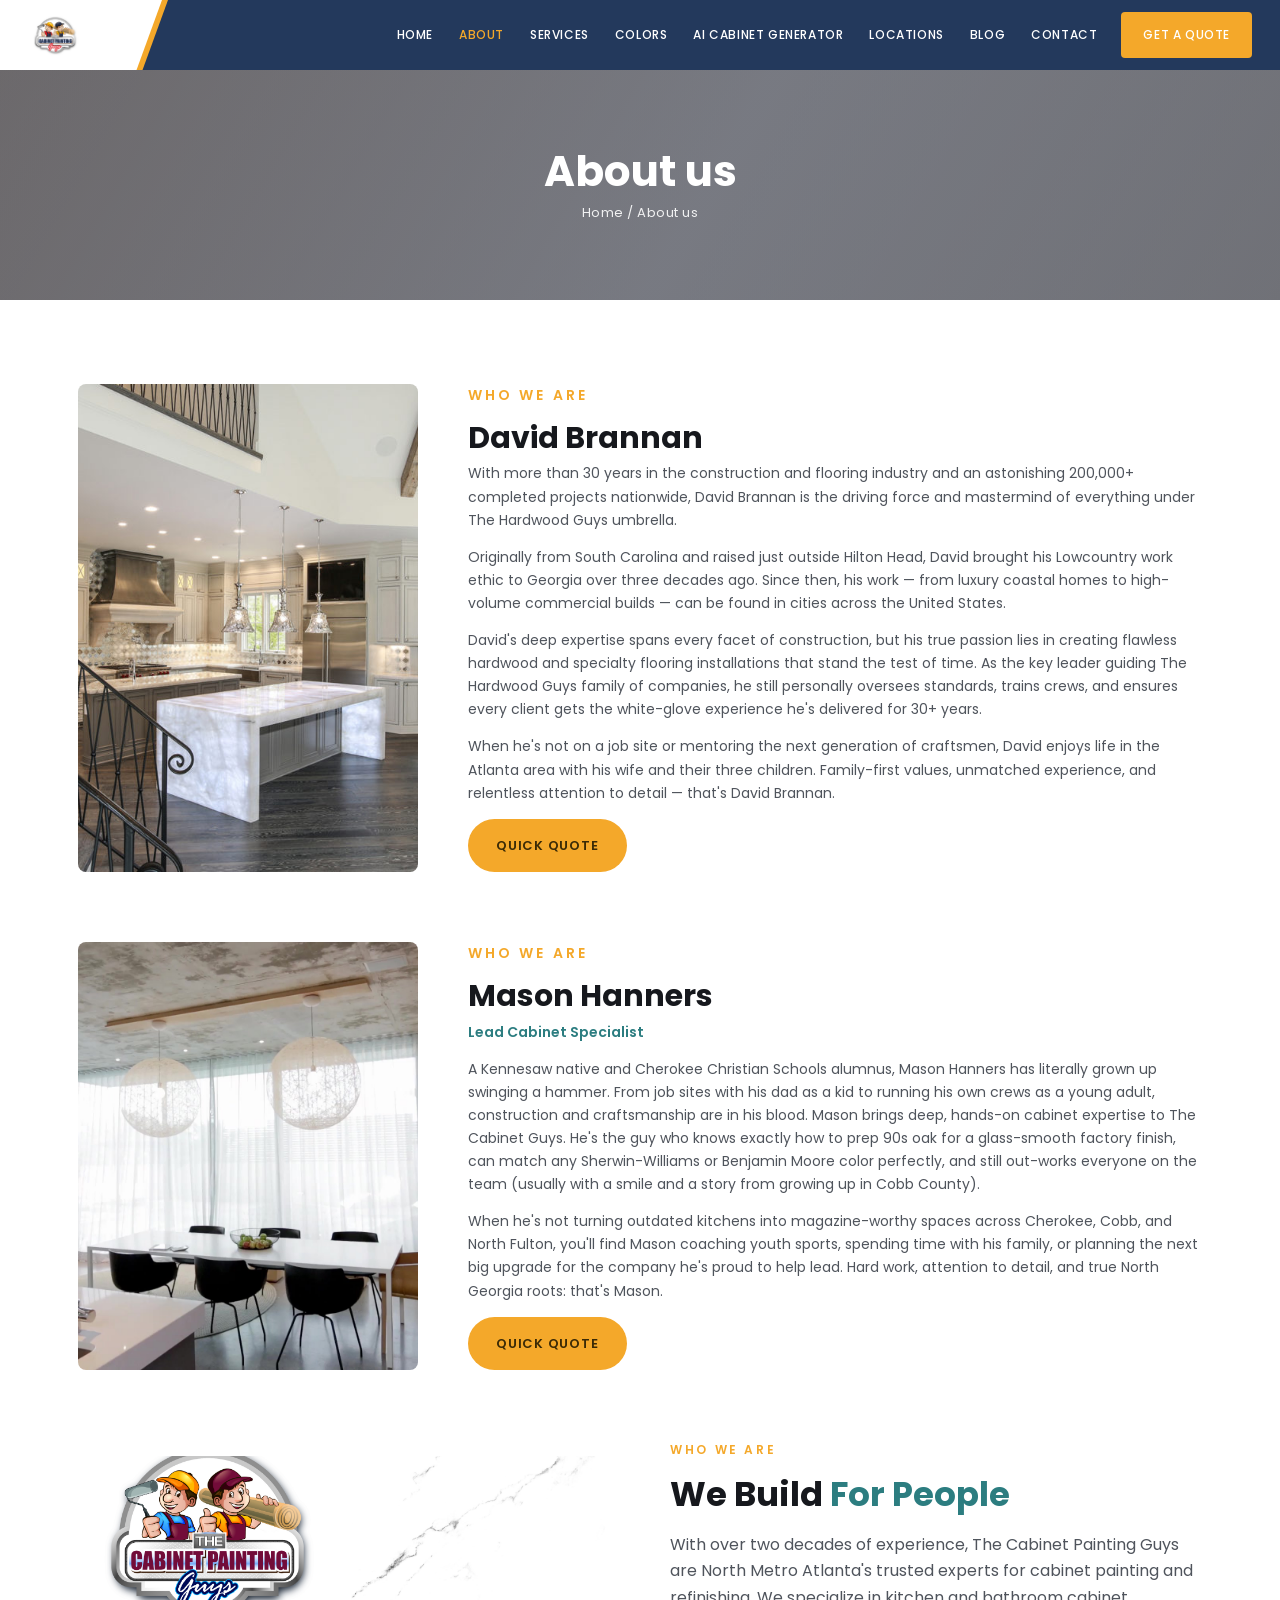
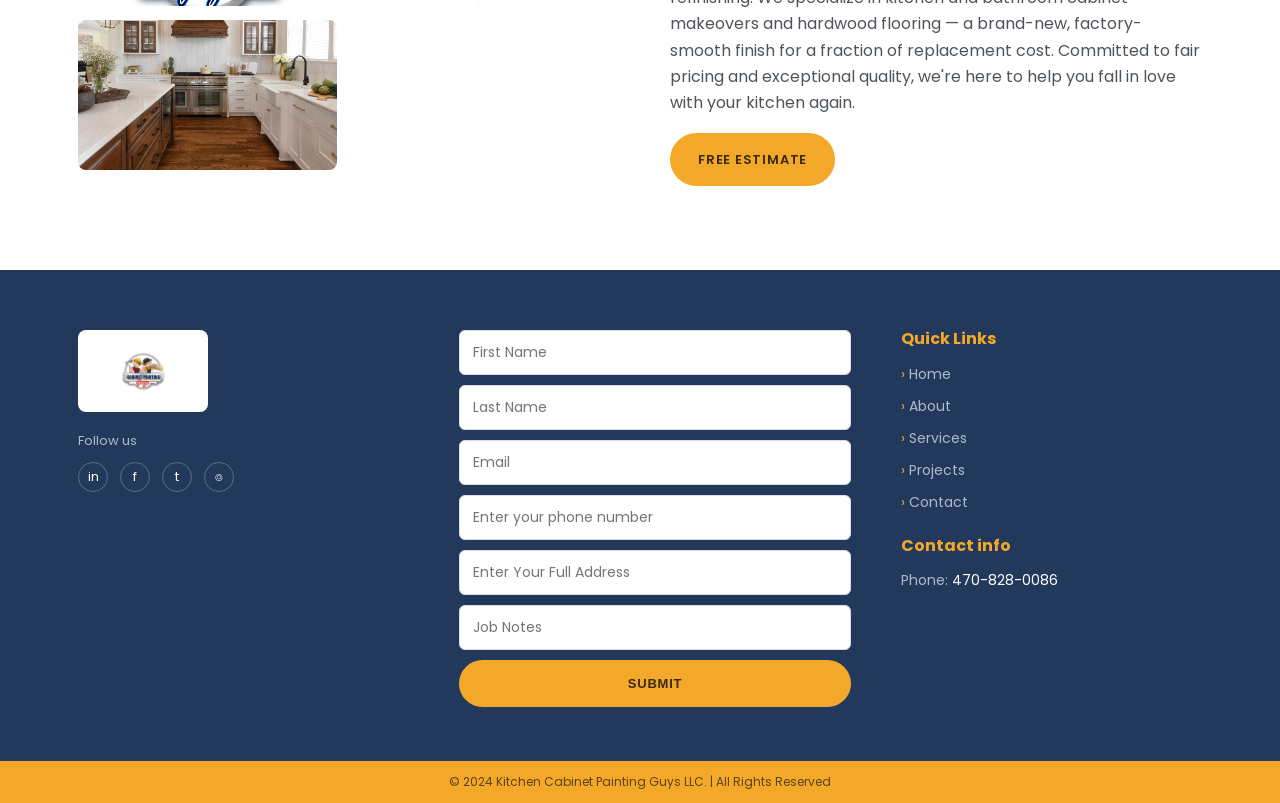
==== about.html @ e3cbdaad "The Cabinet Painting Guys — static site preview" ====
<!DOCTYPE html>
<html lang="en">
<head>
<meta charset="UTF-8">
<meta name="viewport" content="width=device-width, initial-scale=1.0">
<title>About Us | The Cabinet Painting Guys</title>
<meta name="description" content="Meet the team behind The Cabinet Painting Guys — North Metro Georgia's trusted cabinet painting and refinishing experts.">
<link rel="preconnect" href="https://fonts.googleapis.com">
<link rel="preconnect" href="https://fonts.gstatic.com" crossorigin>
<link href="https://fonts.googleapis.com/css2?family=Poppins:wght@400;500;600;700&display=swap" rel="stylesheet">
<link rel="stylesheet" href="styles.css">
<link rel="icon" type="image/png" href="images/logo.png">
<!-- Google Search Console: verify via Cloudflare DNS TXT (recommended), or paste <meta name="google-site-verification" content="TOKEN"> here -->
<script defer src="tracking.js"></script>
</head>
<body>

<header class="site-header">
  <div class="logo-panel"><a href="index.html" class="logo"><img src="images/logo.png" alt="The Cabinet Painting Guys" style="height:54px;width:auto;display:block"></a></div>
  <button class="nav-toggle" onclick="document.getElementById('nav').classList.toggle('open')">☰</button>
  <nav class="nav" id="nav">
    <a href="index.html">Home</a>
    <a href="about.html" class="active">About</a>
    <a href="services.html">Services</a>
    <a href="colors.html">Colors</a>
    <a href="ai.html">AI Cabinet Generator</a>
    <a href="locations.html">Locations</a>
    <a href="blog.html">Blog</a>
    <a href="contact.html">Contact</a>
    <a href="contact.html" class="btn btn-orange">Get a Quote</a>
  </nav>
</header>

<section class="page-hero" style="padding:0">
  <div><h1>About us</h1><div class="crumb">Home / About us</div></div>
</section>

<section>
  <div class="wrap">
    <!-- David -->
    <div class="person">
      <img src="images/kitchen-5.jpg" alt="The Cabinet Painting Guys — finished cabinet painting project" loading="lazy" style="height:100%;width:100%;object-fit:cover;border-radius:8px;display:block">
      <div>
        <p class="eyebrow">Who We Are</p>
        <h2>David Brannan</h2>
        <p>With more than 30 years in the construction and flooring industry and an astonishing 200,000+ completed projects nationwide, David Brannan is the driving force and mastermind of everything under The Hardwood Guys umbrella.</p>
        <p>Originally from South Carolina and raised just outside Hilton Head, David brought his Lowcountry work ethic to Georgia over three decades ago. Since then, his work — from luxury coastal homes to high-volume commercial builds — can be found in cities across the United States.</p>
        <p>David's deep expertise spans every facet of construction, but his true passion lies in creating flawless hardwood and specialty flooring installations that stand the test of time. As the key leader guiding The Hardwood Guys family of companies, he still personally oversees standards, trains crews, and ensures every client gets the white-glove experience he's delivered for 30+ years.</p>
        <p>When he's not on a job site or mentoring the next generation of craftsmen, David enjoys life in the Atlanta area with his wife and their three children. Family-first values, unmatched experience, and relentless attention to detail — that's David Brannan.</p>
        <a href="contact.html" class="btn btn-orange">Quick Quote</a>
      </div>
    </div>
    <!-- Mason -->
    <div class="person">
      <img src="images/kitchen-1.jpg" alt="The Cabinet Painting Guys — finished cabinet painting project" loading="lazy" style="height:100%;width:100%;object-fit:cover;border-radius:8px;display:block">
      <div>
        <p class="eyebrow">Who We Are</p>
        <h2>Mason Hanners</h2>
        <div class="role">Lead Cabinet Specialist</div>
        <p>A Kennesaw native and Cherokee Christian Schools alumnus, Mason Hanners has literally grown up swinging a hammer. From job sites with his dad as a kid to running his own crews as a young adult, construction and craftsmanship are in his blood. Mason brings deep, hands-on cabinet expertise to The Cabinet Guys. He's the guy who knows exactly how to prep 90s oak for a glass-smooth factory finish, can match any Sherwin-Williams or Benjamin Moore color perfectly, and still out-works everyone on the team (usually with a smile and a story from growing up in Cobb County).</p>
        <p>When he's not turning outdated kitchens into magazine-worthy spaces across Cherokee, Cobb, and North Fulton, you'll find Mason coaching youth sports, spending time with his family, or planning the next big upgrade for the company he's proud to help lead. Hard work, attention to detail, and true North Georgia roots: that's Mason.</p>
        <a href="contact.html" class="btn btn-orange">Quick Quote</a>
      </div>
    </div>
    <!-- We build for people -->
    <div class="split">
      <div class="collage">
        <img src="images/kitchen-2.jpg" alt="The Cabinet Painting Guys — finished cabinet painting project" loading="lazy" style="height:100%;width:100%;object-fit:cover;border-radius:8px;display:block">
        <img src="images/kitchen-3.jpg" alt="The Cabinet Painting Guys — finished cabinet painting project" loading="lazy" style="height:100%;width:100%;object-fit:cover;border-radius:8px;display:block">
        <img src="images/kitchen-4.jpg" alt="The Cabinet Painting Guys — finished cabinet painting project" loading="lazy" style="height:100%;width:100%;object-fit:cover;border-radius:8px;display:block">
      </div>
      <div>
        <p class="eyebrow">Who We Are</p>
        <h2>We Build <span class="teal">For People</span></h2>
        <p>With over two decades of experience, The Cabinet Painting Guys are North Metro Atlanta's trusted experts for cabinet painting and refinishing. We specialize in kitchen and bathroom cabinet makeovers and hardwood flooring — a brand-new, factory-smooth finish for a fraction of replacement cost. Committed to fair pricing and exceptional quality, we're here to help you fall in love with your kitchen again.</p>
        <a href="contact.html" class="btn btn-orange">Free Estimate</a>
      </div>
    </div>
  </div>
</section>

<footer class="site-footer">
  <div class="wrap footer-grid">
    <div>
      <div class="footer-logo"><img src="images/logo.png" alt="The Cabinet Painting Guys" style="height:54px;width:auto;display:block"></div>
      <div class="follow">Follow us</div>
      <div class="socials"><a href="#">in</a><a href="#">f</a><a href="#">t</a><a href="#">⌾</a></div>
    </div>
    <form class="footer-form" onsubmit="return false">
      <input placeholder="First Name"><input placeholder="Last Name"><input placeholder="Email">
      <input placeholder="Enter your phone number"><input placeholder="Enter Your Full Address"><input placeholder="Job Notes">
      <button class="btn">Submit</button>
    </form>
    <div class="footer-col">
      <h4>Quick Links</h4>
      <ul><li><a href="index.html">Home</a></li><li><a href="about.html">About</a></li><li><a href="services.html">Services</a></li><li><a href="blog.html">Projects</a></li><li><a href="contact.html">Contact</a></li></ul>
      <div class="footer-contact"><h4>Contact info</h4><p style="font-size:14px;margin:0">Phone: <a href="tel:4708280086" style="color:#fff">470-828-0086</a></p></div>
    </div>
  </div>
  <div class="footer-bar">© 2024 Kitchen Cabinet Painting Guys LLC. | All Rights Reserved</div>
</footer>

<script src="site.js"></script>
</body>
</html>
---- styles.css ----
/* ===========================================================
   The Cabinet Painting Guys — shared stylesheet
   Drop real photos into /images and swap the .ph blocks.
   =========================================================== */

:root{
  --navy:#23395c;
  --navy-dark:#1c2e4a;
  --orange:#f4a82a;
  --orange-hover:#e0961c;
  --red:#a93b3b;
  --red-dark:#8a2e2e;
  --teal:#2c7d80;
  --ink:#16181d;
  --body:#4f545c;
  --light:#e4eded;
  --line:#e6e8ec;
  --white:#fff;
  --maxw:1180px;
  --radius:10px;
  --shadow:0 8px 30px rgba(20,30,55,.10);
}

*{box-sizing:border-box}
html{scroll-behavior:smooth}
body{
  margin:0;
  font-family:'Poppins',system-ui,sans-serif;
  color:var(--body);
  font-size:16px;
  line-height:1.65;
  background:var(--white);
  -webkit-font-smoothing:antialiased;
}
img{max-width:100%;display:block}
a{color:inherit;text-decoration:none}
h1,h2,h3,h4{color:var(--ink);line-height:1.18;margin:0;font-weight:700;text-wrap:balance}
p{margin:0 0 1em}
.wrap{max-width:var(--maxw);margin:0 auto;padding:0 28px}

/* labels */
.eyebrow{
  text-transform:uppercase;
  letter-spacing:.22em;
  font-size:12px;
  font-weight:600;
  color:var(--orange);
  margin:0 0 14px;
}
.teal{color:var(--teal)}
.red{color:var(--red)}

/* ---------- buttons ---------- */
.btn{
  display:inline-flex;align-items:center;gap:9px;
  font-weight:600;font-size:13px;letter-spacing:.06em;text-transform:uppercase;
  padding:14px 26px;border-radius:999px;cursor:pointer;border:2px solid transparent;
  transition:.18s ease;white-space:nowrap;
}
.btn-orange{background:var(--orange);color:#3a2a06}
.btn-orange:hover{background:var(--orange-hover)}
.btn-outline{background:transparent;border-color:var(--navy);color:var(--navy)}
.btn-outline:hover{background:var(--navy);color:#fff}
.btn-outline-teal{background:transparent;border-color:var(--teal);color:var(--teal)}
.btn-outline-teal:hover{background:var(--teal);color:#fff}
.btn-red{background:var(--red-dark);color:#fff;border-radius:6px;width:100%;justify-content:center;padding:15px}
.btn-red:hover{background:#732424}

/* ---------- header ---------- */
.site-header{
  position:sticky;top:0;z-index:50;
  background:var(--navy);
  display:flex;align-items:stretch;
  min-height:70px;
}
.logo-panel{
  background:#fff;
  display:flex;align-items:center;gap:0;
  padding:0 46px 0 28px;
  position:relative;
}
.logo-panel::after{
  content:"";position:absolute;right:-34px;top:0;bottom:0;width:70px;
  background:#fff;transform:skewX(-20deg);transform-origin:top;
  box-shadow:6px 0 0 0 var(--orange);
}
.logo{display:flex;align-items:center;gap:12px;position:relative;z-index:2}
.logo-badge{
  width:50px;height:50px;border-radius:50%;
  background:var(--navy);color:#fff;
  display:grid;place-items:center;text-align:center;
  border:3px solid var(--orange);
  font-size:8px;font-weight:700;line-height:1.05;letter-spacing:.02em;
  text-transform:uppercase;
}
.logo-badge span{color:var(--orange)}
.nav{
  flex:1;display:flex;align-items:center;justify-content:flex-end;
  gap:22px;padding:0 28px;
}
.nav a{
  color:#fff;font-size:12px;font-weight:500;letter-spacing:.05em;text-transform:uppercase;
  padding:6px 2px;border-radius:4px;transition:.15s;white-space:nowrap;
}
.nav a:hover{color:var(--orange)}
.nav a.active{color:var(--orange)}
.nav .btn{padding:11px 20px}
.nav-toggle{display:none}

/* ---------- page hero (inner pages) ---------- */
.page-hero{
  position:relative;min-height:230px;display:grid;place-items:center;text-align:center;
  background:linear-gradient(rgba(28,40,66,.55),rgba(28,40,66,.55)),
             linear-gradient(120deg,#cdb89e,#e7ddcf 55%,#d6cab8);
  color:#fff;
}
.page-hero h1{color:#fff;font-size:42px}
.page-hero .crumb{margin-top:6px;font-size:13px;letter-spacing:.04em;opacity:.9}

/* ---------- home hero ---------- */
.hero{
  position:relative;color:#fff;
  background:linear-gradient(105deg,rgba(20,28,48,.78) 0%,rgba(20,28,48,.30) 55%,rgba(20,28,48,.05) 100%),
             linear-gradient(120deg,#b9a88f 0%,#d8cdba 45%,#efe9df 100%);
  min-height:520px;display:flex;align-items:center;
}
.hero .wrap{width:100%}
.hero-card{max-width:560px}
.hero .eyebrow{color:#ffd27a}
.hero h1{color:#fff;font-size:46px;margin-bottom:18px}
.hero h1 .l1{color:var(--red);display:block}
.hero h1 .l2{color:#fff;display:block}
.hero p{color:#e8e6e2;max-width:480px;font-size:15px}
.hero-actions{display:flex;align-items:center;gap:18px;flex-wrap:wrap;margin-top:26px}
.phone-call{display:flex;align-items:center;gap:10px;color:#fff;font-size:13px}
.phone-call .ico{width:34px;height:34px;border-radius:50%;border:1.5px solid rgba(255,255,255,.6);display:grid;place-items:center}
.phone-call b{display:block;font-size:15px;color:#fff}

/* ---------- sections ---------- */
section{padding:84px 0}
.section-light{background:var(--light)}
.section-navy{background:var(--navy);color:#cdd6e6}
.section-navy h2{color:#fff}
.center{text-align:center}
.lead-row{display:flex;justify-content:space-between;align-items:flex-end;gap:30px;flex-wrap:wrap;margin-bottom:46px}
.lead-row h2{font-size:34px;max-width:620px}
.lead-actions{display:flex;gap:14px;flex-wrap:wrap}

/* who-we-are split */
.split{display:grid;grid-template-columns:1fr 1fr;gap:60px;align-items:center}
.split h2{font-size:34px;margin-bottom:18px}
.collage{display:grid;grid-template-columns:1fr 1fr;grid-auto-rows:150px;gap:14px}
.collage .ph:nth-child(1){grid-row:span 1}
.collage .ph:nth-child(2){grid-row:span 2}
.collage .ph:nth-child(3){grid-row:span 1}

/* placeholder image blocks */
.ph{
  background:
    repeating-linear-gradient(135deg,#efe9df 0 22px,#e7e0d3 22px 44px);
  border:1px solid #dcd4c4;border-radius:8px;
  display:grid;place-items:center;text-align:center;
  color:#9a8f78;font-size:11px;letter-spacing:.08em;text-transform:uppercase;
  padding:14px;min-height:120px;font-weight:600;
}
.ph.video{background:#0d0f12;color:#6a7079;border-color:#0d0f12;aspect-ratio:16/9;min-height:0}
.ph.video::before{content:"▶";font-size:30px;color:#fff;opacity:.85}

/* service cards */
.cards-3{display:grid;grid-template-columns:repeat(3,1fr);gap:24px}
.card{
  background:#fff;border:1px solid var(--line);border-radius:8px;padding:26px;
  box-shadow:0 4px 18px rgba(20,30,55,.05);position:relative;overflow:hidden;
}
.card::before{content:"";position:absolute;top:0;left:0;width:60px;height:60px;
  background:linear-gradient(135deg,rgba(244,168,42,.16),transparent 70%)}
.card .ico{
  width:48px;height:48px;border-radius:8px;background:var(--orange);
  display:grid;place-items:center;margin-bottom:16px;color:#fff;font-size:22px;
}
.card h3{font-size:18px;margin-bottom:10px}
.card p{font-size:14px;line-height:1.6;margin-bottom:0}
.card .more{display:inline-block;margin-top:14px;color:var(--teal);font-weight:600;font-size:13px}

/* areas */
.areas-grid{
  display:grid;grid-template-columns:repeat(5,1fr);gap:18px 24px;
  border-top:1px solid rgba(255,255,255,.18);padding-top:34px;margin-top:30px;
}
.areas-grid div{display:flex;align-items:center;gap:8px;font-size:14px}
.areas-grid div::before{content:"";width:8px;height:8px;border-radius:50%;border:1.5px solid var(--orange)}

/* contact split */
.contact-split{display:grid;grid-template-columns:1fr 1fr;gap:60px;align-items:start}
.form-card{background:#fff;border:1px solid var(--line);border-radius:10px;padding:28px;box-shadow:var(--shadow)}
.form-row{display:grid;grid-template-columns:1fr 1fr;gap:14px}
label{display:block;font-size:12px;color:#7a7f88;margin:0 0 6px;font-weight:500}
.field{margin-bottom:16px}
input,textarea,select{
  width:100%;border:1px solid #d9dce2;border-radius:6px;padding:11px 13px;
  font-family:inherit;font-size:14px;color:var(--ink);background:#fff;
}
input:focus,textarea:focus{outline:none;border-color:var(--teal)}
textarea{min-height:96px;resize:vertical}
.contact-info h2{font-size:32px;margin-bottom:14px}
.info-item{display:flex;gap:14px;align-items:flex-start;margin-top:22px}
.info-item .ico{width:42px;height:42px;border-radius:50%;background:var(--orange);color:#fff;display:grid;place-items:center;flex:none;font-size:18px}
.info-item b{display:block;color:var(--ink);font-size:13px}
.info-item a,.info-item span{color:var(--teal);font-size:15px;font-weight:600}

/* ---------- footer ---------- */
.site-footer{background:var(--navy);color:#aeb9cc;padding:60px 0 0}
.footer-grid{display:grid;grid-template-columns:1.1fr 1.3fr 1fr;gap:50px;align-items:start}
.footer-logo{background:#fff;border-radius:8px;padding:14px;width:130px;display:grid;place-items:center}
.footer-logo .logo-badge{width:70px;height:70px;font-size:9px}
.follow{margin-top:18px;font-size:13px}
.socials{display:flex;gap:12px;margin-top:10px}
.socials a{width:30px;height:30px;border-radius:50%;border:1px solid rgba(255,255,255,.25);display:grid;place-items:center;color:#fff;font-size:13px}
.socials a:hover{background:var(--orange);border-color:var(--orange);color:#3a2a06}
.footer-form input{background:#fff;margin-bottom:10px}
.footer-form .btn{width:100%;justify-content:center;background:var(--orange);color:#3a2a06}
.footer-col h4{color:var(--orange);font-size:16px;margin-bottom:14px}
.footer-col ul{list-style:none;margin:0;padding:0}
.footer-col li{margin-bottom:9px;font-size:14px}
.footer-col li::before{content:"› ";color:var(--orange)}
.footer-col a:hover{color:#fff}
.footer-contact{margin-top:22px}
.footer-bar{background:var(--orange);text-align:center;color:#5a4410;font-size:12px;padding:11px;margin-top:54px}

/* map placeholder */
.map-ph{height:340px;background:
  linear-gradient(rgba(35,57,92,.04),rgba(35,57,92,.04)),
  repeating-linear-gradient(0deg,#dfe1e4 0 1px,transparent 1px 40px),
  repeating-linear-gradient(90deg,#dfe1e4 0 1px,transparent 1px 40px),#eceef0;
  display:grid;place-items:center;color:#8a9099;font-size:13px;letter-spacing:.05em}

/* color swatches */
.swatch-grid{display:grid;grid-template-columns:repeat(3,1fr);gap:22px;max-width:760px;margin:0 auto}
.swatch{border-radius:6px;height:150px;position:relative;box-shadow:inset 0 0 0 1px rgba(0,0,0,.05);display:flex;align-items:flex-end;padding:14px}
.swatch span{font-style:italic;font-size:13px;color:#3a3a3a}
.swatch.dark span{color:#eee}

/* blog */
.blog-grid{display:grid;grid-template-columns:repeat(3,1fr);gap:30px}
.post .ph{height:230px;margin-bottom:18px}
.post h3{font-size:16px;margin-bottom:10px}
.post p{font-size:13px;line-height:1.6}

/* about people */
.person{display:grid;grid-template-columns:340px 1fr;gap:50px;align-items:start;margin-bottom:70px}
.person .ph{height:380px}
.person h2{font-size:30px;margin-bottom:6px}
.person .role{color:var(--teal);font-weight:600;font-size:14px;margin-bottom:14px}
.person p{font-size:14px}

.steps-3{display:grid;grid-template-columns:repeat(3,1fr);gap:16px;margin-top:24px}
.step{border:1px solid var(--line);border-radius:8px;padding:18px}
.step b{display:block;color:var(--ink);margin-bottom:6px;font-size:14px}
.step small{font-size:12px;color:var(--body)}
.step .n{width:26px;height:26px;border-radius:50%;background:#fbecd0;color:var(--orange-hover);display:grid;place-items:center;font-weight:700;font-size:13px;margin-bottom:12px}

/* ---------- responsive ---------- */
@media(max-width:1040px){
  .nav{display:none;position:absolute;top:70px;left:0;right:0;flex-direction:column;align-items:stretch;background:var(--navy);padding:14px 24px;gap:6px}
  .nav.open{display:flex}
  .nav a{padding:10px 4px}
  .nav-toggle{display:grid;place-items:center;margin-left:auto;margin-right:20px;background:none;border:none;color:#fff;font-size:24px;cursor:pointer}
  .split,.contact-split,.person{grid-template-columns:1fr;gap:34px}
  .cards-3,.blog-grid,.swatch-grid{grid-template-columns:1fr}
  .areas-grid{grid-template-columns:repeat(2,1fr)}
  .footer-grid{grid-template-columns:1fr}
  .hero h1{font-size:34px}
  .person{gap:20px}
  .person .ph{height:260px}
}
@media(max-width:520px){
  .form-row{grid-template-columns:1fr}
  section{padding:56px 0}
}
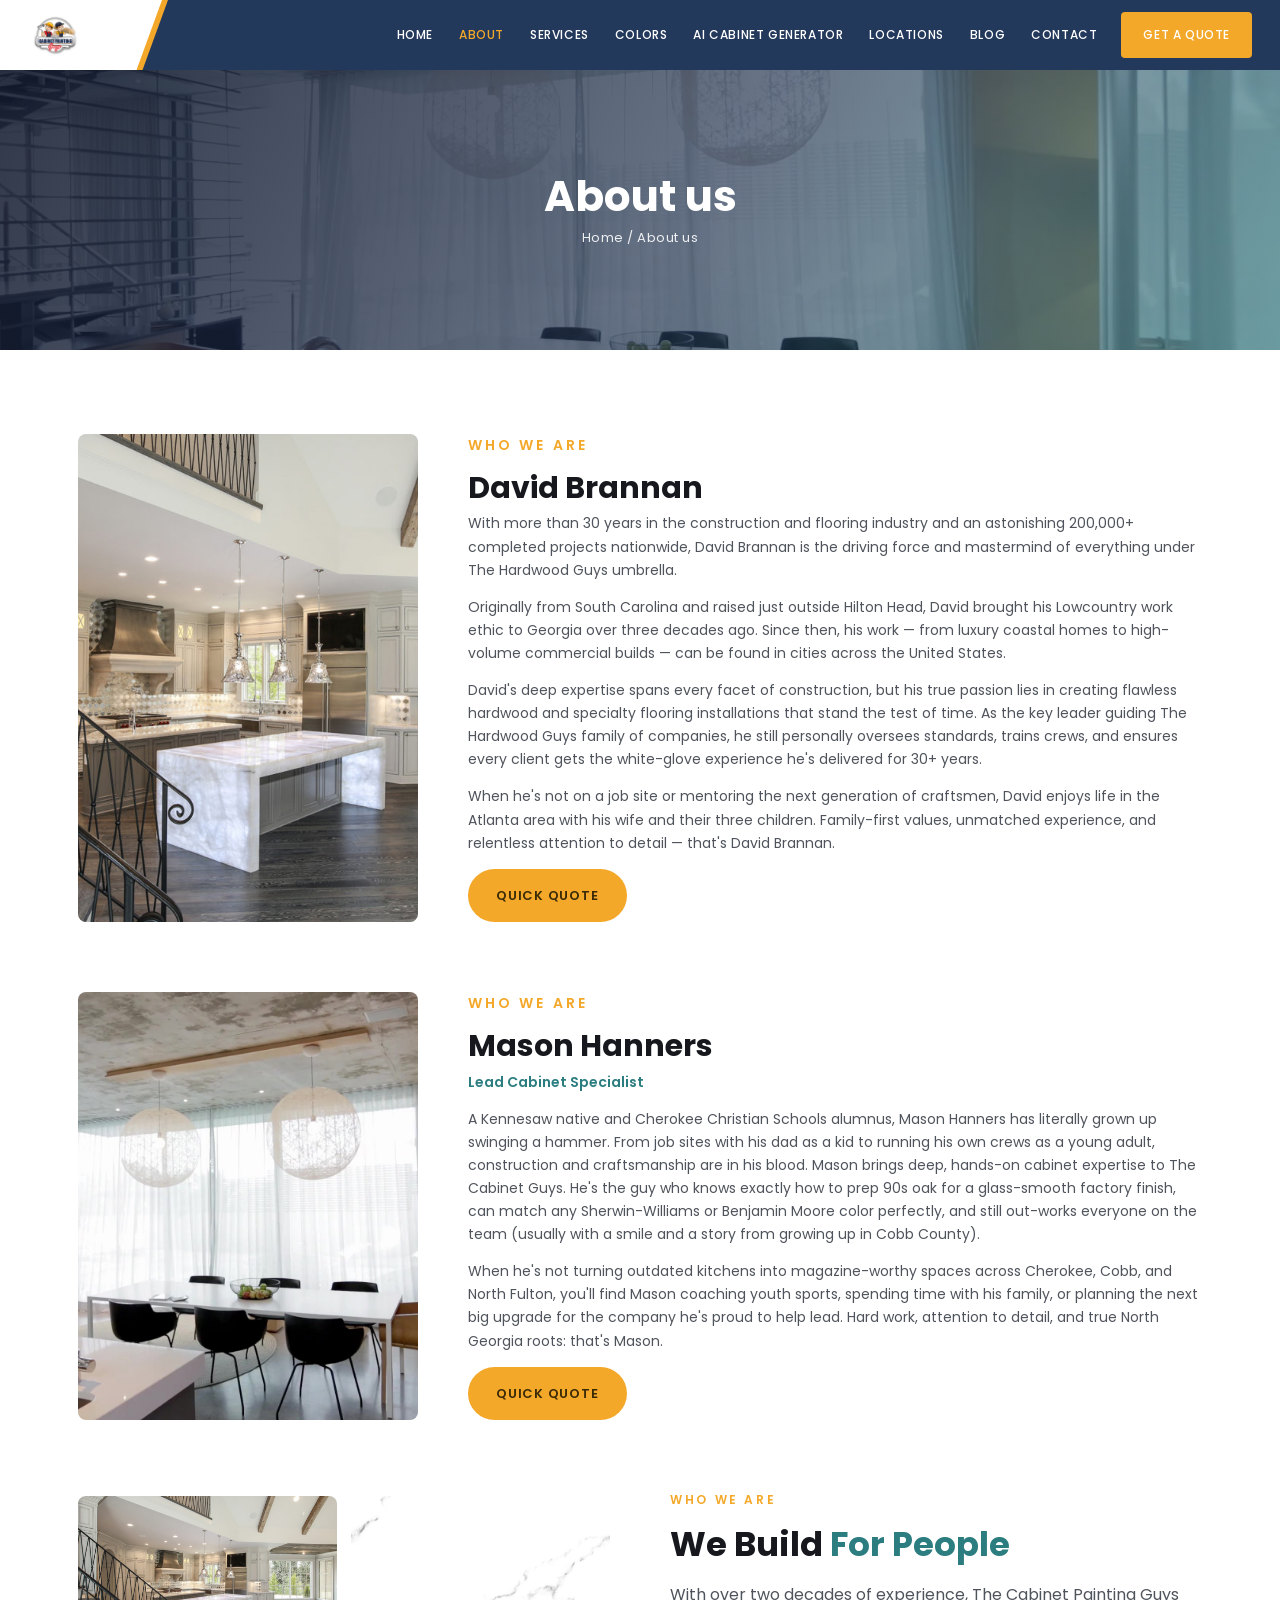
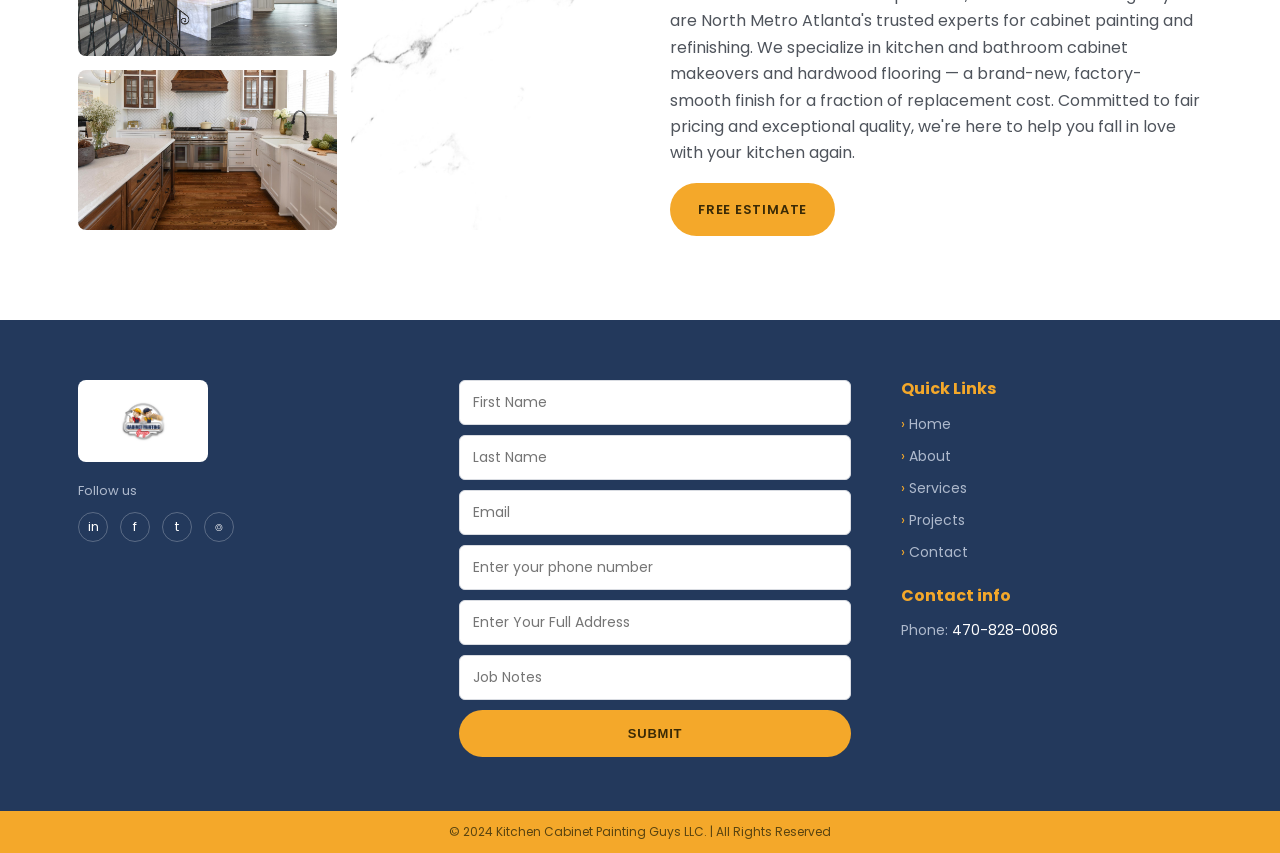
==== commit 3574d101: "Polish: YouTube embed, gradient banners/sections, fixed image sizing, logo-photo bug, blog cards" ====
--- a/about.html
+++ b/about.html
@@ -65,7 +65,7 @@
     <!-- We build for people -->
     <div class="split">
       <div class="collage">
-        <img src="images/kitchen-2.jpg" alt="The Cabinet Painting Guys — finished cabinet painting project" loading="lazy" style="height:100%;width:100%;object-fit:cover;border-radius:8px;display:block">
+        <img src="images/kitchen-5.jpg" alt="The Cabinet Painting Guys — finished cabinet painting project" loading="lazy" style="height:100%;width:100%;object-fit:cover;border-radius:8px;display:block">
         <img src="images/kitchen-3.jpg" alt="The Cabinet Painting Guys — finished cabinet painting project" loading="lazy" style="height:100%;width:100%;object-fit:cover;border-radius:8px;display:block">
         <img src="images/kitchen-4.jpg" alt="The Cabinet Painting Guys — finished cabinet painting project" loading="lazy" style="height:100%;width:100%;object-fit:cover;border-radius:8px;display:block">
       </div>
--- a/styles.css
+++ b/styles.css
@@ -109,9 +109,9 @@
 
 /* ---------- page hero (inner pages) ---------- */
 .page-hero{
-  position:relative;min-height:230px;display:grid;place-items:center;text-align:center;
-  background:linear-gradient(rgba(28,40,66,.55),rgba(28,40,66,.55)),
-             linear-gradient(120deg,#cdb89e,#e7ddcf 55%,#d6cab8);
+  position:relative;min-height:280px;display:grid;place-items:center;text-align:center;
+  background:linear-gradient(120deg,rgba(20,28,48,.88) 0%,rgba(28,46,74,.66) 55%,rgba(44,125,128,.55) 100%),
+             url('images/kitchen-1.jpg') center/cover no-repeat;
   color:#fff;
 }
 .page-hero h1{color:#fff;font-size:42px}
@@ -125,12 +125,12 @@
   min-height:520px;display:flex;align-items:center;
 }
 .hero .wrap{width:100%}
-.hero-card{max-width:560px}
+.hero-card{max-width:820px}
 .hero .eyebrow{color:#ffd27a}
-.hero h1{color:#fff;font-size:46px;margin-bottom:18px}
+.hero h1{color:#fff;font-size:52px;margin-bottom:18px}
 .hero h1 .l1{color:var(--red);display:block}
 .hero h1 .l2{color:#fff;display:block}
-.hero p{color:#e8e6e2;max-width:480px;font-size:15px}
+.hero p{color:#e8e6e2;max-width:660px;font-size:16px}
 .hero-actions{display:flex;align-items:center;gap:18px;flex-wrap:wrap;margin-top:26px}
 .phone-call{display:flex;align-items:center;gap:10px;color:#fff;font-size:13px}
 .phone-call .ico{width:34px;height:34px;border-radius:50%;border:1.5px solid rgba(255,255,255,.6);display:grid;place-items:center}
@@ -138,7 +138,8 @@
 
 /* ---------- sections ---------- */
 section{padding:84px 0}
-.section-light{background:var(--light)}
+.section-light{background:linear-gradient(180deg,#f6f8fb 0%,#e9eef3 100%)}
+.section-tint{background:linear-gradient(135deg,#eef4f3 0%,#f7f3ec 100%)}
 .section-navy{background:var(--navy);color:#cdd6e6}
 .section-navy h2{color:#fff}
 .center{text-align:center}
@@ -149,10 +150,9 @@
 /* who-we-are split */
 .split{display:grid;grid-template-columns:1fr 1fr;gap:60px;align-items:center}
 .split h2{font-size:34px;margin-bottom:18px}
-.collage{display:grid;grid-template-columns:1fr 1fr;grid-auto-rows:150px;gap:14px}
-.collage .ph:nth-child(1){grid-row:span 1}
-.collage .ph:nth-child(2){grid-row:span 2}
-.collage .ph:nth-child(3){grid-row:span 1}
+.collage{display:grid;grid-template-columns:1fr 1fr;grid-auto-rows:160px;gap:14px}
+.collage img,.collage .ph{height:100%;width:100%;object-fit:cover;border-radius:8px;display:block}
+.collage > *:nth-child(2){grid-row:span 2}
 
 /* placeholder image blocks */
 .ph{
@@ -242,13 +242,15 @@
 
 /* blog */
 .blog-grid{display:grid;grid-template-columns:repeat(3,1fr);gap:30px}
-.post .ph{height:230px;margin-bottom:18px}
-.post h3{font-size:16px;margin-bottom:10px}
-.post p{font-size:13px;line-height:1.6}
+.post{display:flex;flex-direction:column;background:#fff;border:1px solid var(--line);border-radius:12px;overflow:hidden;box-shadow:0 4px 18px rgba(20,30,55,.05)}
+.post img,.post .ph{height:210px;width:100%;object-fit:cover;display:block;border-radius:0;margin:0}
+.post h3{font-size:16px;margin:0 0 10px;padding:0 22px}
+.post h3{padding-top:20px}
+.post p{font-size:13px;line-height:1.6;padding:0 22px 24px;margin:0;color:var(--body)}
 
 /* about people */
 .person{display:grid;grid-template-columns:340px 1fr;gap:50px;align-items:start;margin-bottom:70px}
-.person .ph{height:380px}
+.person img,.person .ph{height:380px;width:100%;object-fit:cover;border-radius:10px;display:block}
 .person h2{font-size:30px;margin-bottom:6px}
 .person .role{color:var(--teal);font-weight:600;font-size:14px;margin-bottom:14px}
 .person p{font-size:14px}
@@ -276,4 +278,8 @@
 @media(max-width:520px){
   .form-row{grid-template-columns:1fr}
   section{padding:56px 0}
-}
+  .wrap{padding:0 18px}
+  .hero{min-height:auto;padding:54px 0}
+  .hero h1{font-size:30px}
+  .hero-actions{gap:12px}
+}
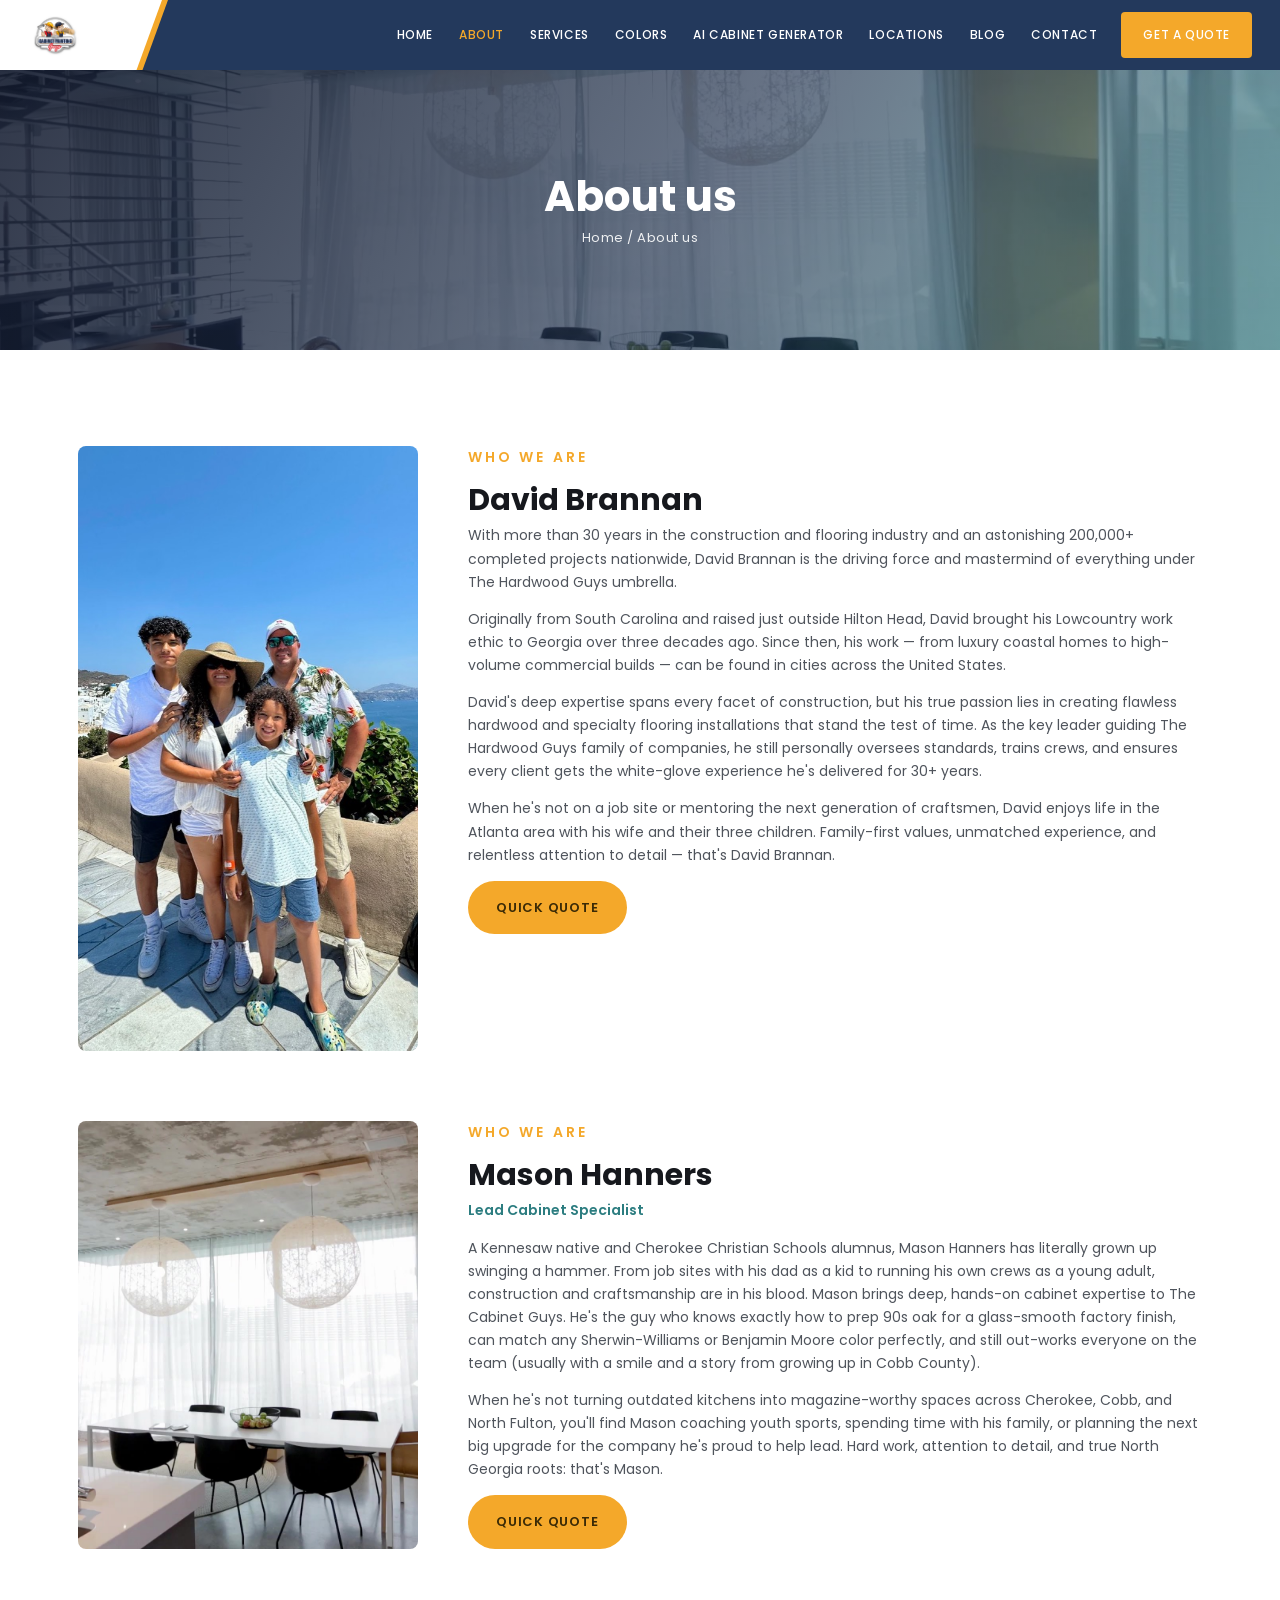
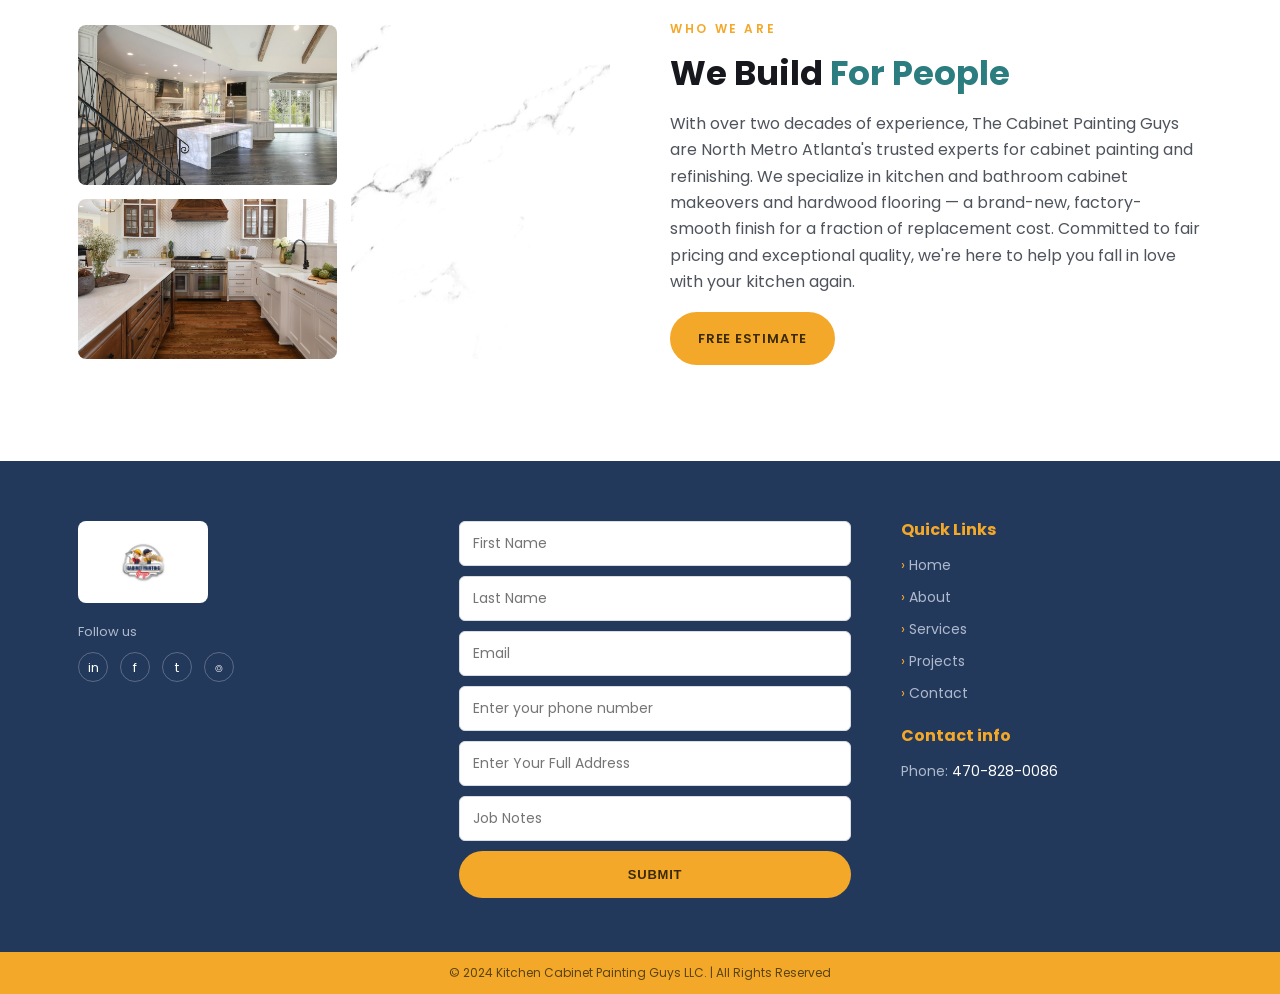
==== commit af6905ab: "About: David Brannan profile now uses his family photo (centered)" ====
--- a/about.html
+++ b/about.html
@@ -39,7 +39,7 @@
   <div class="wrap">
     <!-- David -->
     <div class="person">
-      <img src="images/kitchen-5.jpg" alt="The Cabinet Painting Guys — finished cabinet painting project" loading="lazy" style="height:100%;width:100%;object-fit:cover;border-radius:8px;display:block">
+      <img src="images/david-brannan.jpg" alt="David Brannan with his family" loading="lazy" style="height:100%;width:100%;object-fit:cover;object-position:center 22%;border-radius:8px;display:block">
       <div>
         <p class="eyebrow">Who We Are</p>
         <h2>David Brannan</h2>
--- a/styles.css
+++ b/styles.css
@@ -117,12 +117,25 @@
 .page-hero h1{color:#fff;font-size:42px}
 .page-hero .crumb{margin-top:6px;font-size:13px;letter-spacing:.04em;opacity:.9}
 
+/* ---------- reusable section backgrounds (LeadQuik Sites) ----------
+   Any section can take a background photo via --bg plus a legibility
+   scrim via an overlay class. This is the model the Sites builder edits:
+   client uploads a photo, picks an overlay so text stays readable. */
+.has-bg{background-size:cover;background-position:center;background-repeat:no-repeat}
+.has-bg.ov-dark{background-image:linear-gradient(rgba(14,20,38,.74),rgba(14,20,38,.74)),var(--bg);color:#fff}
+.has-bg.ov-dark-left{background-image:linear-gradient(100deg,rgba(14,20,38,.92) 0%,rgba(14,20,38,.55) 55%,rgba(14,20,38,.2) 100%),var(--bg);color:#fff}
+.has-bg.ov-navy{background-image:linear-gradient(120deg,rgba(20,28,48,.9),rgba(28,46,74,.62) 60%,rgba(44,125,128,.5)),var(--bg);color:#fff}
+.has-bg.ov-light{background-image:linear-gradient(rgba(255,255,255,.85),rgba(255,255,255,.85)),var(--bg)}
+.has-bg.ov-dark h2,.has-bg.ov-navy h2,.has-bg.ov-dark-left h2{color:#fff}
+.has-bg.ov-dark p,.has-bg.ov-navy p,.has-bg.ov-dark-left p{color:rgba(255,255,255,.9)}
+
 /* ---------- home hero ---------- */
 .hero{
   position:relative;color:#fff;
-  background:linear-gradient(105deg,rgba(20,28,48,.78) 0%,rgba(20,28,48,.30) 55%,rgba(20,28,48,.05) 100%),
-             linear-gradient(120deg,#b9a88f 0%,#d8cdba 45%,#efe9df 100%);
-  min-height:520px;display:flex;align-items:center;
+  background:linear-gradient(100deg,rgba(12,18,34,.92) 0%,rgba(12,18,34,.64) 52%,rgba(12,18,34,.28) 100%),
+             url('images/kitchen-1.jpg') center/cover no-repeat;
+  min-height:600px;display:flex;align-items:center;
+  padding:116px 0 104px;
 }
 .hero .wrap{width:100%}
 .hero-card{max-width:820px}
@@ -137,7 +150,14 @@
 .phone-call b{display:block;font-size:15px;color:#fff}
 
 /* ---------- sections ---------- */
-section{padding:84px 0}
+section{padding:96px 0}
+section[hidden]{display:none}
+/* instagram feed section (only rendered when a handle is set) */
+.ig-grid{display:grid;grid-template-columns:repeat(3,1fr);gap:14px;max-width:860px;margin:30px auto 0}
+.ig-grid a{display:block;border-radius:12px;overflow:hidden;aspect-ratio:1;background:#e9eef3}
+.ig-grid img{width:100%;height:100%;object-fit:cover;display:block;transition:transform .25s}
+.ig-grid a:hover img{transform:scale(1.05)}
+.ig-cta{display:inline-flex;align-items:center;gap:9px;margin-top:30px;background:linear-gradient(120deg,#feda75,#d62976 45%,#962fbf 80%,#4f5bd5);color:#fff;font-weight:600;font-size:14px;padding:12px 22px;border-radius:999px}
 .section-light{background:linear-gradient(180deg,#f6f8fb 0%,#e9eef3 100%)}
 .section-tint{background:linear-gradient(135deg,#eef4f3 0%,#f7f3ec 100%)}
 .section-navy{background:var(--navy);color:#cdd6e6}
@@ -279,7 +299,8 @@
   .form-row{grid-template-columns:1fr}
   section{padding:56px 0}
   .wrap{padding:0 18px}
-  .hero{min-height:auto;padding:54px 0}
+  .hero{min-height:auto;padding:84px 0 60px}
   .hero h1{font-size:30px}
+  .ig-grid{grid-template-columns:repeat(3,1fr);gap:8px}
   .hero-actions{gap:12px}
 }
